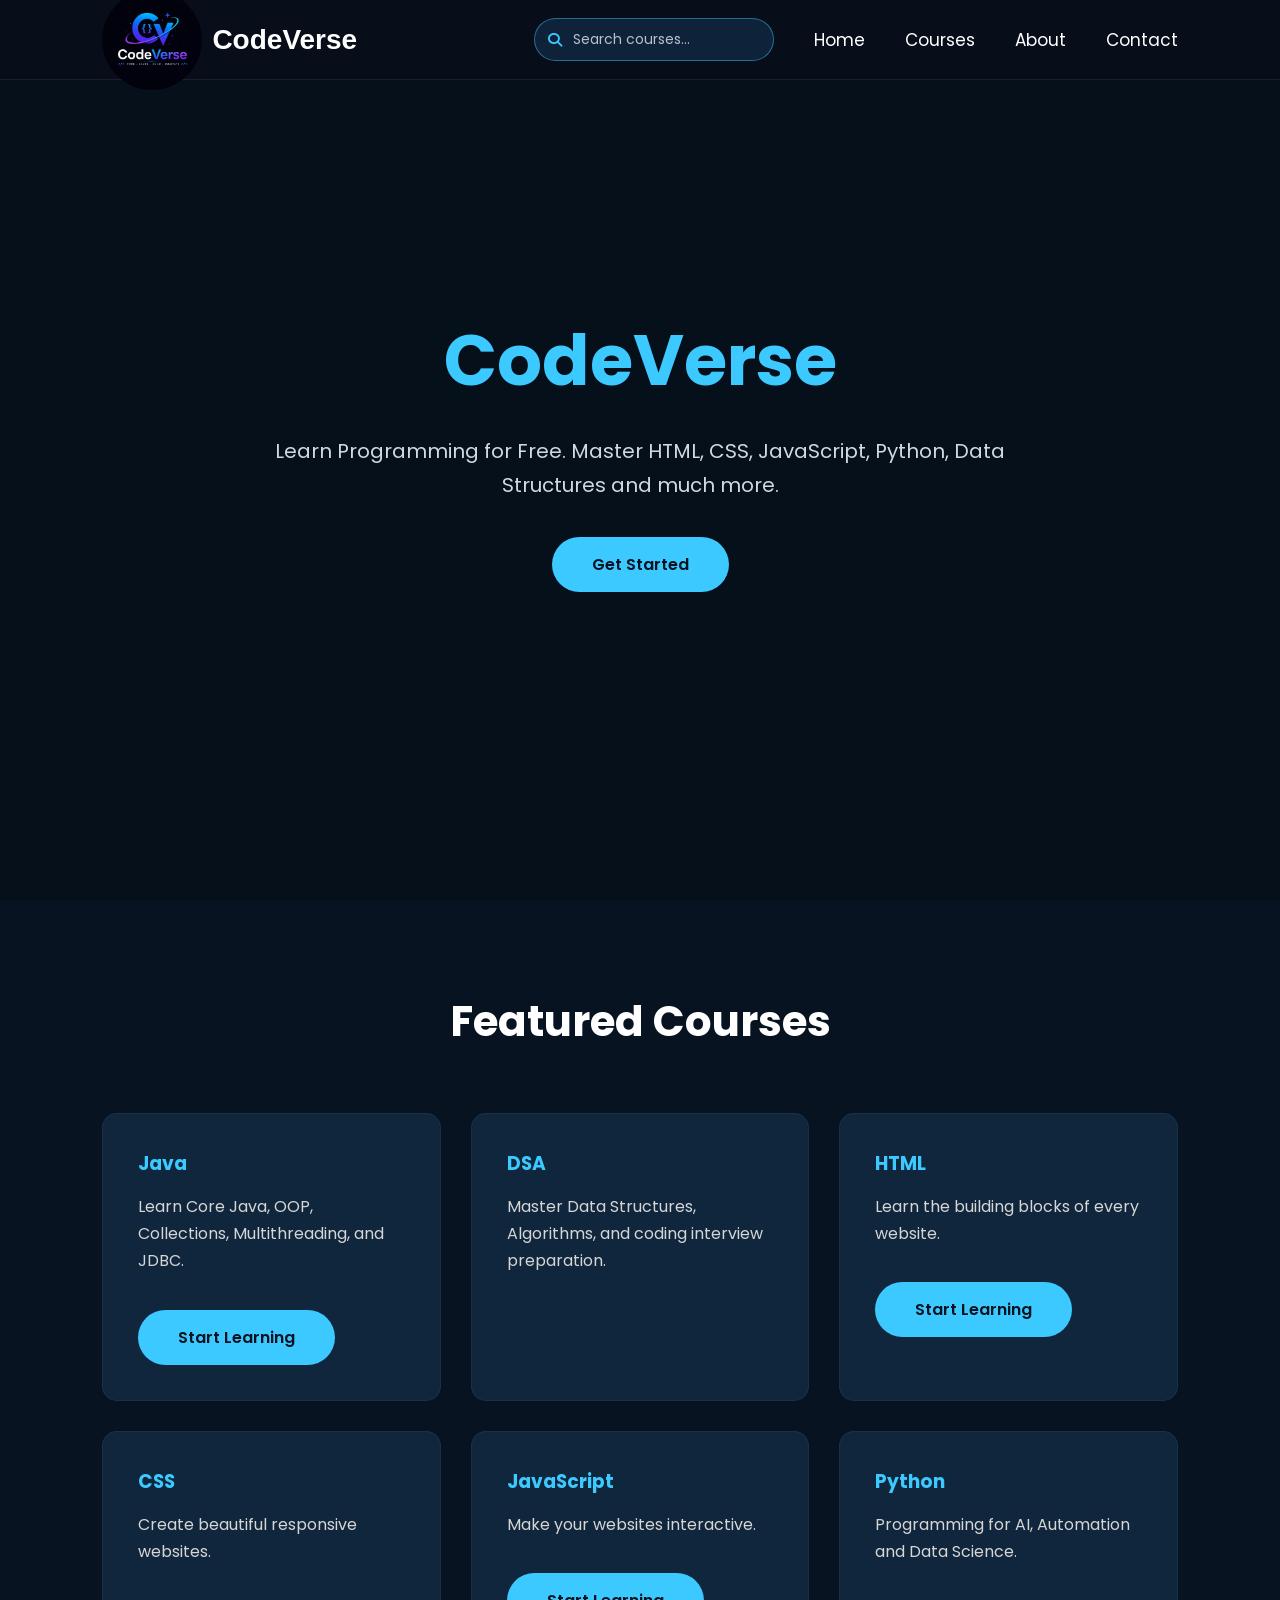
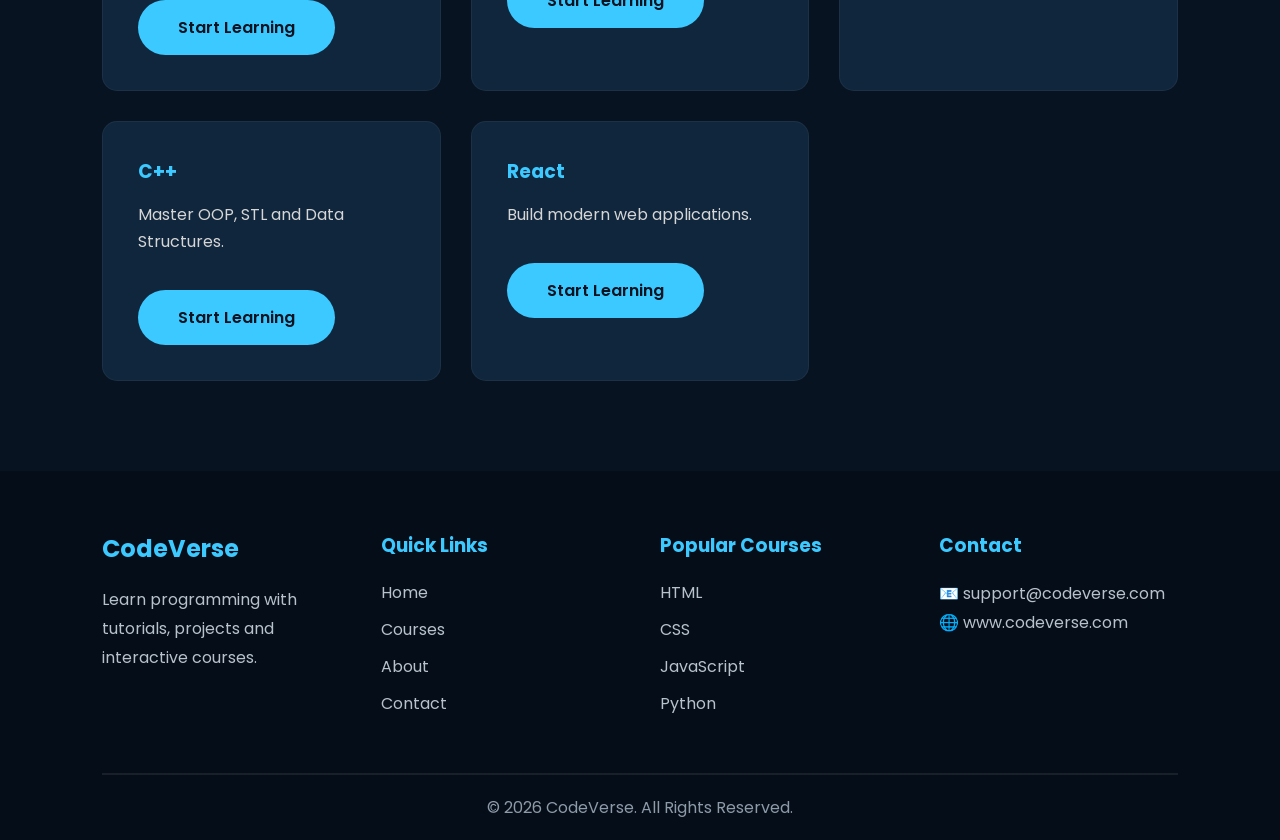
==== index.html @ 5ce89cdb "react page added" ====
<!DOCTYPE html>
<html lang="en">
<head>
    <meta charset="UTF-8">
    <meta name="viewport" content="width=device-width, initial-scale=1.0">
    <title>CodeVerse</title>

    <!-- Font Awesome (Search Icon) -->
    <link rel="stylesheet"
    href="https://cdnjs.cloudflare.com/ajax/libs/font-awesome/6.6.0/css/all.min.css">

    <link rel="stylesheet" href="style.css">
</head>

<body>

<!-- ================= NAVBAR ================= -->

<nav class="navbar">

    <div class="logo">
    <a href="#">
        <img src="CodeVerse.jpeg" alt="CodeVerse Logo">
        <span>CodeVerse</span>
    </a>
</div>

    <div class="course-search" role="search">
        <button class="search-toggle" type="button" aria-label="Open course search" aria-expanded="false" aria-controls="course-search-input">
            <i class="fa-solid fa-magnifying-glass" aria-hidden="true"></i>
        </button>
        <div class="search-field">
            <i class="fa-solid fa-magnifying-glass search-field-icon" aria-hidden="true"></i>
            <label class="sr-only" for="course-search-input">Search courses</label>
            <input id="course-search-input" type="search" placeholder="Search courses..." autocomplete="off" aria-describedby="search-status">
        </div>
        <p id="search-status" class="search-status" role="status" aria-live="polite"></p>
    </div>

    <ul class="nav-links">
        <li><a href="#">Home</a></li>
        <li><a href="#courses">Courses</a></li>
        <li><a href="#about">About</a></li>
        <li><a href="#contact">Contact</a></li>
    </ul>
    
</nav>


<!-- ================= HERO ================= -->

<header class="hero">

    <div class="hero-content">

        <h1>CodeVerse</h1>

        <p>
            Learn Programming for Free.
            Master HTML, CSS, JavaScript, Python,
            Data Structures and much more.
        </p>

        <a href="#courses" class="btn">
            Get Started
        </a>

    </div>

</header>

<!-- ================= COURSES ================= -->

<section id="courses" class="courses">

    <h2>Featured Courses</h2>

    <div class="course-container">
        <div class="card">
            <h3>Java</h3>
            <p>Learn Core Java, OOP, Collections, Multithreading, and JDBC.</p>
            <a href = "videos/java.html" class = "btn">Start Learning</a>
        </div>
        <div class="card">
            <h3>DSA</h3>
            <p>Master Data Structures, Algorithms, and coding interview preparation.</p>
        </div>
        <div class="card">
            <h3>HTML</h3>
            <p>Learn the building blocks of every website.</p>
            <a href = "videos/html.html" class = "btn"> Start Learning</a>
        </div>

        <div class="card">
            <h3>CSS</h3>
            <p>Create beautiful responsive websites.</p>
            <a href="videos/css.html" class="btn">
            Start Learning
        </a>
    </div>

        <div class="card">
            <h3>JavaScript</h3>
            <p>Make your websites interactive.</p>
            <a href = "videos/js.html" class = "btn"> Start Learning</a>
        </div>

        <div class="card">
            <h3>Python</h3>
            <p>Programming for AI, Automation and Data Science.</p>
        </div>

        <div class="card">
            <h3>C++</h3>
            <p>Master OOP, STL and Data Structures.</p>
            <a href = "videos/cpp.html" class = "btn"> Start Learning</a>
        </div>

        <div class="card">
            <h3>React</h3>
            <p>Build modern web applications.</p>
            <a href = "videos/react.html" class = "btn"> Start Learning</a>
        </div>

    </div>

</section>

<!-- ================= FOOTER ================= -->

<footer id="contact">

    <div class="footer-container">

        <div class="footer-box">

            <h2>CodeVerse</h2>

            <p>
                Learn programming with tutorials,
                projects and interactive courses.
            </p>

        </div>

        <div class="footer-box">

            <h3>Quick Links</h3>

            <ul>

                <li><a href="#">Home</a></li>
                <li><a href="#courses">Courses</a></li>
                <li><a href="#">About</a></li>
                <li><a href="#">Contact</a></li>

            </ul>

        </div>

        <div class="footer-box">

            <h3>Popular Courses</h3>

            <ul>

                <li><a href="#">HTML</a></li>
                <li><a href="#">CSS</a></li>
                <li><a href="#">JavaScript</a></li>
                <li><a href="#">Python</a></li>

            </ul>

        </div>

        <div class="footer-box">

            <h3>Contact</h3>

            <p>📧 support@codeverse.com</p>
            <p>🌐 www.codeverse.com</p>

        </div>

    </div>

    <hr>

    <p class="copyright">
        ©️ 2026 CodeVerse. All Rights Reserved.
    </p>

</footer>

<script src="script.js" defer></script>

</body>
</html>
---- style.css ----
/* ===========================
   GOOGLE FONT
=========================== */

@import url('https://fonts.googleapis.com/css2?family=Poppins:wght@300;400;500;600;700&display=swap');

/* ===========================
   RESET
=========================== */

*{
    margin:0;
    padding:0;
    box-sizing:border-box;
    scroll-behavior:smooth;
}

body{

    font-family:'Poppins',sans-serif;
    background:#071320;
    color:white;

}

/* ===========================
   NAVBAR
=========================== */

.navbar{

    position:fixed;
    top:0;
    left:0;

    width:100%;
    height:80px;

    display:flex;
    justify-content:space-between;
    align-items:center;

    padding:0 8%;

    background:rgba(8,15,27,.90);
    backdrop-filter:blur(10px);

    z-index:1000;

    border-bottom:1px solid rgba(255,255,255,.08);

}

.logo a{

    text-decoration:none;
    color:#3cc9ff;
    font-size:32px;
    font-weight:700;

}

.nav-links{

    display:flex;
    list-style:none;
    gap:40px;

}

.nav-links a{

    text-decoration:none;
    color:white;
    font-size:17px;
    transition:.3s;

}

.nav-links a:hover{

    color:#3cc9ff;

}

.search{

    font-size:22px;
    cursor:pointer;
    transition:.3s;

}

.search:hover{

    color:#3cc9ff;
    transform:scale(1.15);

}

/* ===========================
   HERO
=========================== */

.hero{

    height:100vh;

    display:flex;
    justify-content:center;
    align-items:center;

    text-align:center;

    padding:100px 20px;

    background:linear-gradient(
        rgba(5,15,25,.75),
        rgba(5,15,25,.85)
    );

}

.hero-content{

    max-width:750px;

}

.hero h1{

    font-size:70px;
    color:#3cc9ff;
    margin-bottom:20px;

}

.hero p{

    font-size:20px;
    color:#d0d9e3;
    line-height:1.7;

}

.btn{

    display:inline-block;

    margin-top:35px;

    padding:15px 40px;

    background:#3cc9ff;

    color:#071320;

    text-decoration:none;

    border-radius:50px;

    font-weight:600;

    transition:.3s;

}

.btn:hover{

    transform:translateY(-5px);

    background:white;

}

/* ===========================
   COURSES
=========================== */

.courses{

    padding:90px 8%;

}

.courses h2{

    text-align:center;

    font-size:42px;

    margin-bottom:60px;

}

.course-container{

    display:grid;

    grid-template-columns:repeat(auto-fit,minmax(280px,1fr));

    gap:30px;

}

.card{

    background:#10263d;

    padding:35px;

    border-radius:15px;

    transition:.4s;

    border:1px solid rgba(255,255,255,.05);

}

.card:hover{

    transform:translateY(-10px);

    background:#16395d;

}

.card h3{

    color:#3cc9ff;

    margin-bottom:15px;

}

.card p{

    color:#d6d6d6;

    line-height:1.7;

}

/* ===========================
   FOOTER
=========================== */

footer{

    background:#050d18;

    padding:60px 8% 20px;

}

.footer-container{

    display:grid;

    grid-template-columns:repeat(auto-fit,minmax(220px,1fr));

    gap:40px;

}

.footer-box h2,
.footer-box h3{

    color:#3cc9ff;

    margin-bottom:20px;

}

.footer-box p{

    color:#b7c2cc;

    line-height:1.8;

}

.footer-box ul{

    list-style:none;

}

.footer-box ul li{

    margin-bottom:12px;

}

.footer-box ul li a{

    text-decoration:none;

    color:#b7c2cc;

    transition:.3s;

}

.footer-box ul li a:hover{

    color:#3cc9ff;

}

hr{

    margin:45px 0 20px;
    border:.5px solid rgba(255,255,255,.08);

}

.copyright{

    text-align:center;

    color:#8d9aa8;

}

/* ===========================
   RESPONSIVE
=========================== */

@media(max-width:768px){

    .navbar{

        flex-direction:column;
        height:auto;
        padding:20px;

    }

    .nav-links{

        margin:20px 0;
        flex-direction:column;
        align-items:center;
        gap:15px;

    }

    .hero h1{

        font-size:48px;

    }

    .hero p{

        font-size:18px;

    }

}

/* Logo */
.logo a{
    display: flex;
    align-items: center;
    gap: 10px;
    text-decoration: none;
}

.logo img{
    width: 100px;
    height: 100px;
    object-fit: contain;
    border-radius: 50%;
}

.logo span{
    font-size: 28px;
    font-weight: 700;
    color: #ffffff;
    font-family: Arial, Helvetica, sans-serif;
}

/* ===========================
   COURSE SEARCH
=========================== */

.course-search{
    position:relative;
    display:flex;
    align-items:center;
    margin-left:auto;
    margin-right:40px;
}

.search-field{
    position:relative;
    width:240px;
    transition:width .3s ease;
}

.search-field-icon{
    position:absolute;
    top:50%;
    left:14px;
    color:#3cc9ff;
    font-size:14px;
    pointer-events:none;
    transform:translateY(-50%);
}

.search-field input{
    width:100%;
    padding:10px 14px 10px 38px;
    border:1px solid rgba(60,201,255,.45);
    border-radius:50px;
    outline:none;
    background:rgba(16,38,61,.9);
    color:white;
    font:inherit;
    font-size:14px;
    transition:border-color .3s ease, box-shadow .3s ease, background .3s ease;
}

.search-field input::placeholder{
    color:#b7c2cc;
}

.search-field input:hover{
    border-color:#3cc9ff;
    background:#16395d;
}

.search-field input:focus{
    border-color:#3cc9ff;
    box-shadow:0 0 0 3px rgba(60,201,255,.2), 0 0 14px rgba(60,201,255,.35);
}

.search-toggle{
    display:none;
    border:0;
    background:transparent;
    color:white;
    font-size:20px;
    cursor:pointer;
    transition:color .3s ease, transform .3s ease;
}

.search-toggle:hover,
.search-toggle:focus-visible{
    color:#3cc9ff;
    transform:scale(1.12);
}

.search-toggle:focus-visible{
    outline:2px solid #3cc9ff;
    outline-offset:4px;
    border-radius:50%;
}

.search-status{
    position:absolute;
    top:calc(100% + 8px);
    left:10px;
    margin:0;
    min-width:150px;
    color:#d0d9e3;
    font-size:12px;
    opacity:0;
    pointer-events:none;
    transform:translateY(-4px);
    transition:opacity .25s ease, transform .25s ease;
}

.search-status:not(:empty),
.search-status.is-visible{
    opacity:1;
    transform:translateY(0);
}

.card.search-match{
    border-color:#3cc9ff;
    box-shadow:0 0 0 2px rgba(60,201,255,.25), 0 0 20px rgba(60,201,255,.35);
    transform:scale(1.025);
}

.sr-only{
    position:absolute;
    width:1px;
    height:1px;
    padding:0;
    margin:-1px;
    overflow:hidden;
    clip:rect(0, 0, 0, 0);
    white-space:nowrap;
    border:0;
}

@media(min-width:769px) and (max-width:1100px){

    .navbar{
        padding:0 5%;
    }

    .course-search{
        margin-right:24px;
    }

    .search-field{
        width:180px;
    }

    .nav-links{
        gap:22px;
    }
}

@media(max-width:768px){

    .course-search{
        order:1;
        margin:0;
    }

    .search-toggle{
        display:block;
    }

    .search-field{
        position:absolute;
        top:calc(100% + 10px);
        right:0;
        width:0;
        overflow:hidden;
        opacity:0;
        visibility:hidden;
        transition:width .3s ease, opacity .2s ease, visibility .3s ease;
    }

    .course-search.is-expanded .search-field{
        width:min(280px, calc(100vw - 40px));
        opacity:1;
        visibility:visible;
    }

    .course-search.is-expanded .search-status{
        right:0;
        left:auto;
        text-align:right;
    }
}
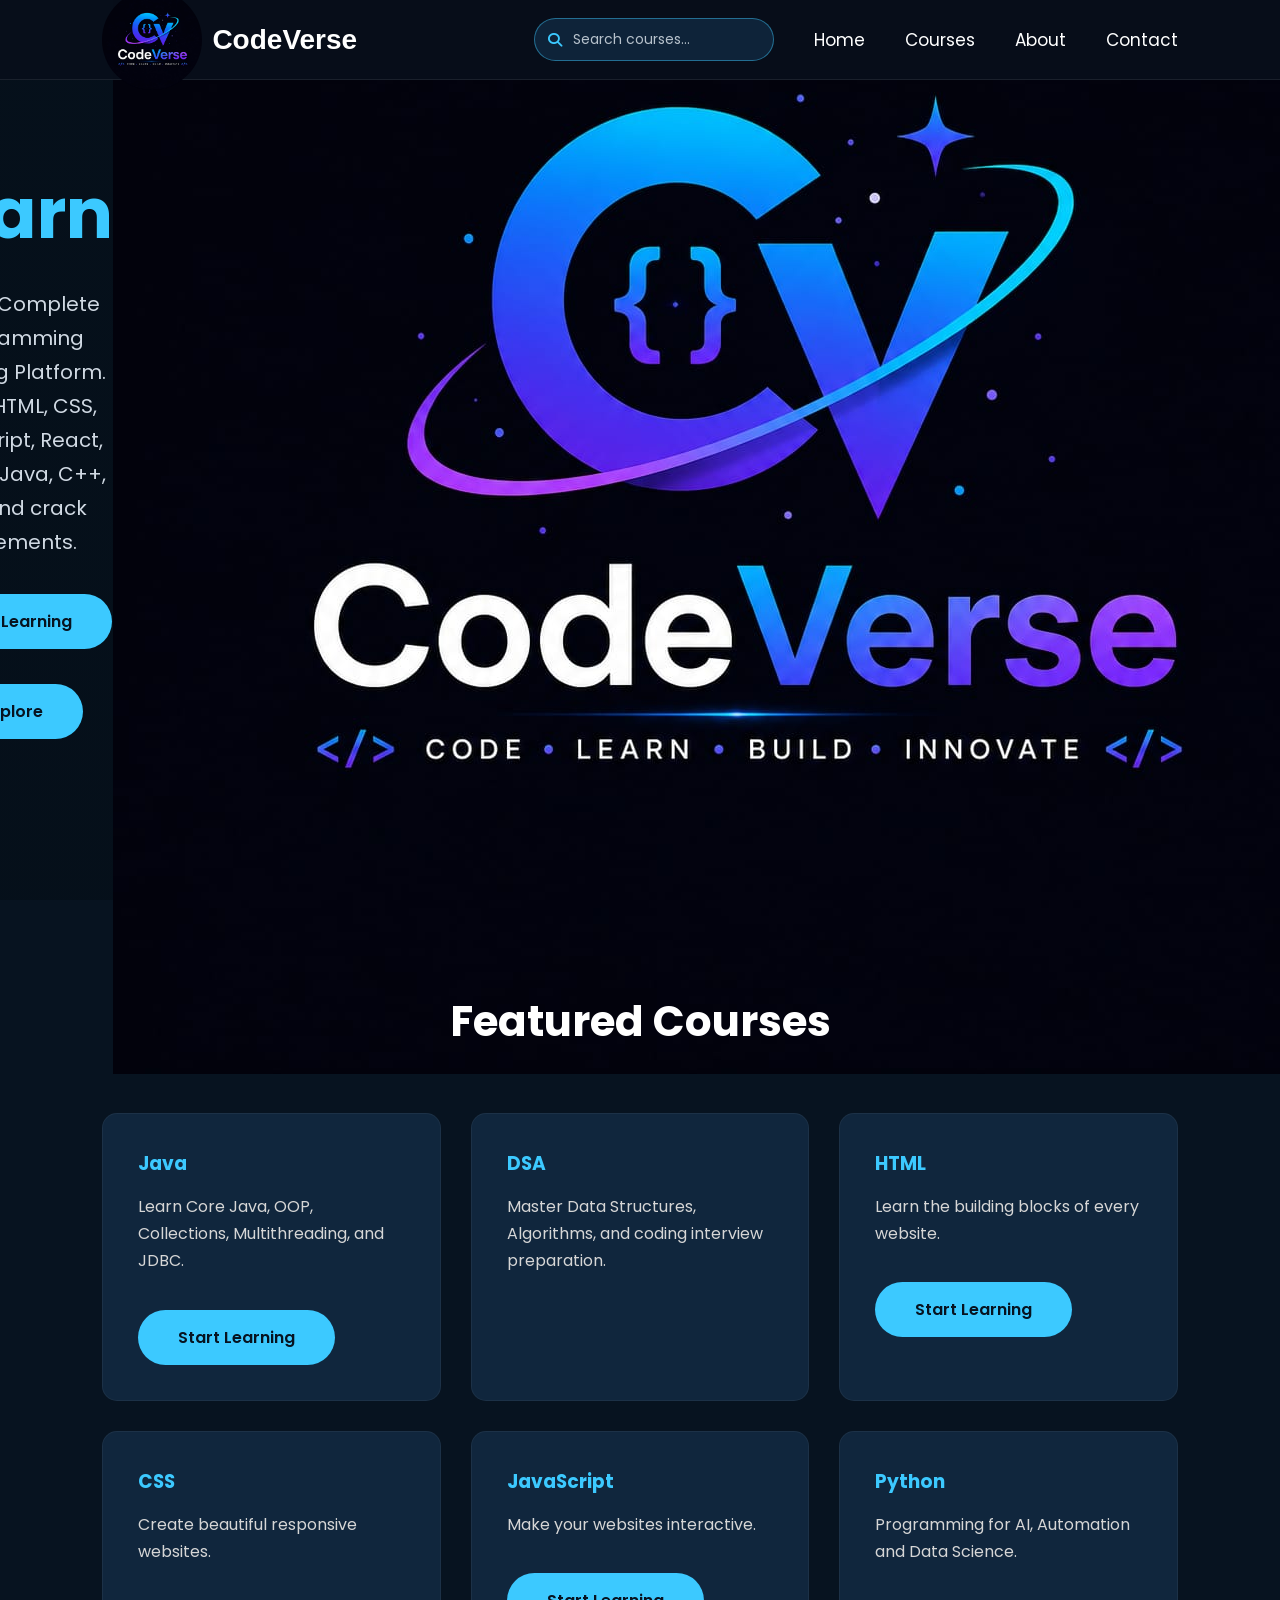
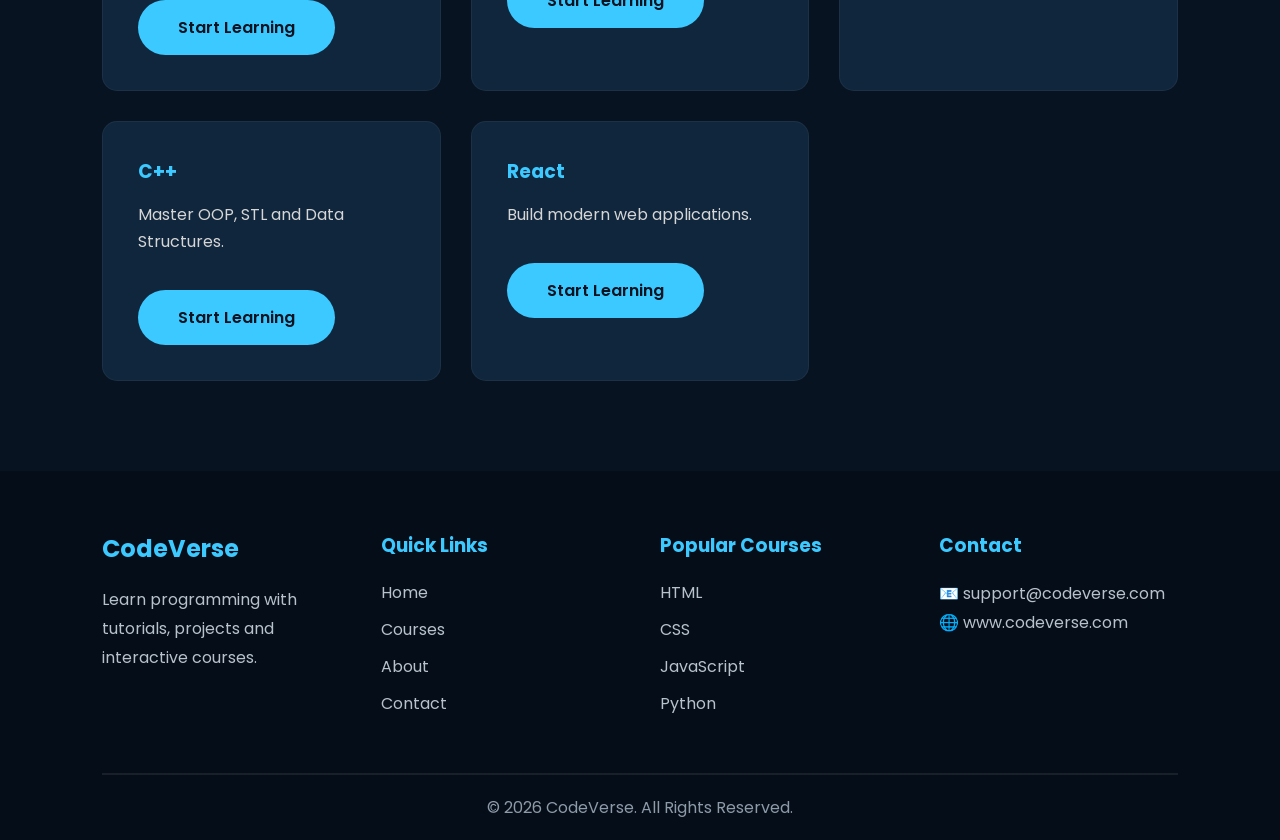
==== commit 7f16169b: "UI DESIGN ADDED Updated hero section with new content and buttons." ====
--- a/index.html
+++ b/index.html
@@ -49,25 +49,43 @@
 
 <!-- ================= HERO ================= -->
 
-<header class="hero">
+<section class="hero">
 
     <div class="hero-content">
 
-        <h1>CodeVerse</h1>
+        <h1>
+            Learn
+            <span id="typing"></span>
+        </h1>
 
         <p>
-            Learn Programming for Free.
-            Master HTML, CSS, JavaScript, Python,
-            Data Structures and much more.
+            India's Complete Programming Learning Platform.
+            Learn HTML, CSS, JavaScript, React, Python,
+            Java, C++, DSA and crack placements.
         </p>
 
-        <a href="#courses" class="btn">
-            Get Started
-        </a>
-
-    </div>
-
-</header>
+        <div class="hero-buttons">
+
+            <a href="#courses" class="btn primary-btn">
+                Start Learning
+            </a>
+
+            <a href="#about" class="btn secondary-btn">
+                Explore
+            </a>
+
+        </div>
+
+    </div>
+
+    <div class="hero-image">
+
+        <img src="CodeVerse.jpeg" alt="Hero">
+
+    </div>
+
+</section>
+
 
 <!-- ================= COURSES ================= -->
 
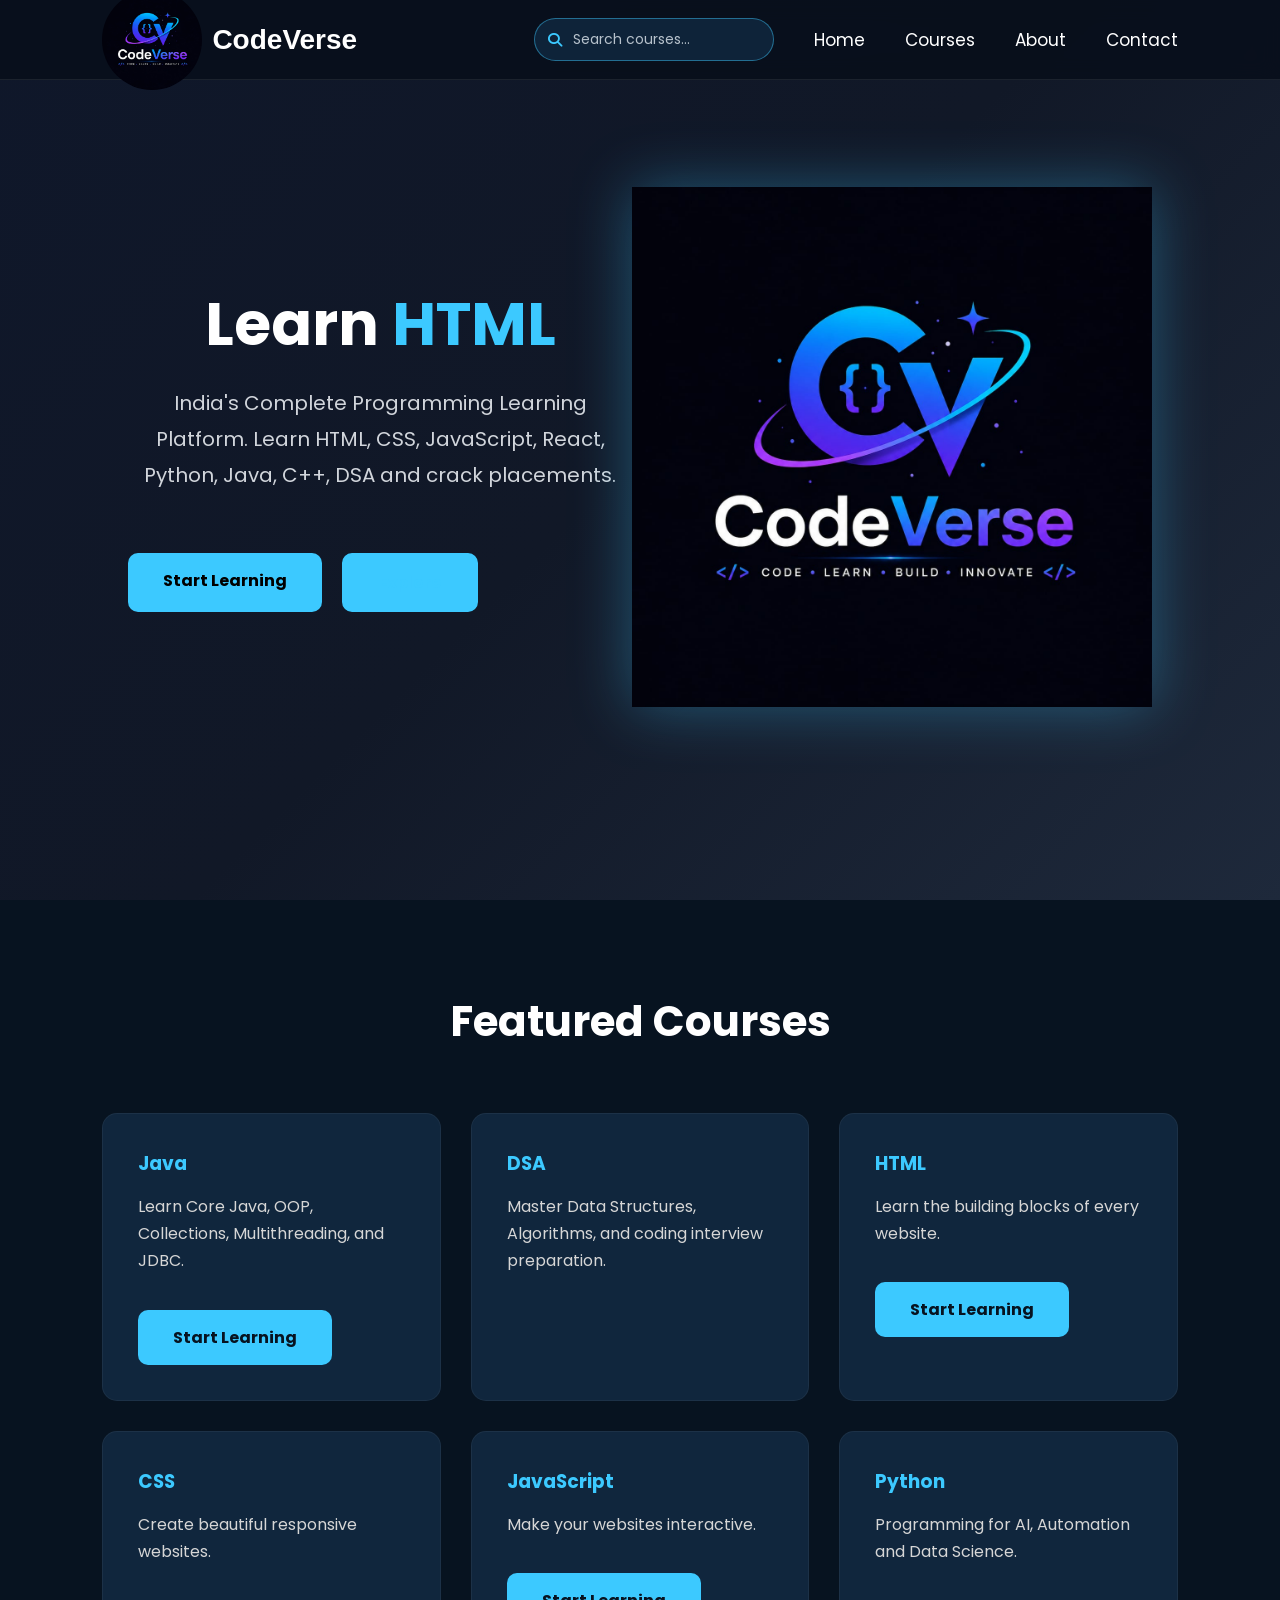
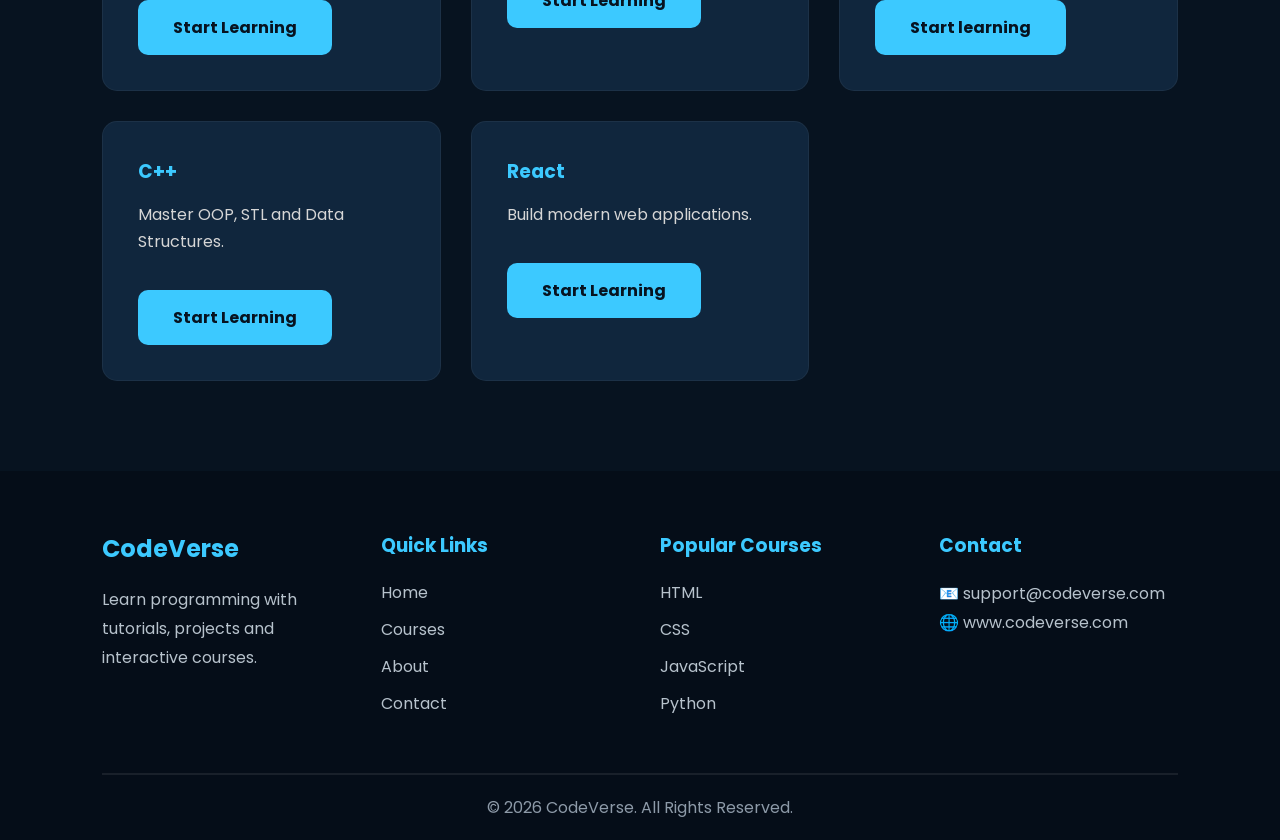
==== commit cd13f5ee: "Update index.html" ====
--- a/index.html
+++ b/index.html
@@ -126,6 +126,7 @@
         <div class="card">
             <h3>Python</h3>
             <p>Programming for AI, Automation and Data Science.</p>
+            <A href = "videos/python.html" class = "btn"> Start learning</a>
         </div>
 
         <div class="card">
--- a/style.css
+++ b/style.css
@@ -550,3 +550,404 @@
         text-align:right;
     }
 }
+/* ===========================================
+   RESPONSIVE DESIGN
+=========================================== */
+
+/* ---------- Tablets ---------- */
+
+@media (max-width:1024px){
+
+    .container{
+        width:95%;
+    }
+
+    .hero{
+        flex-direction:column;
+        text-align:center;
+        gap:40px;
+    }
+
+    .hero-content{
+        width:100%;
+    }
+
+    .hero-image{
+        width:100%;
+    }
+
+    .hero-image img{
+        width:80%;
+    }
+
+    .course-container{
+        display:grid;
+        grid-template-columns:repeat(2,1fr);
+        gap:25px;
+    }
+
+    .course-card{
+        width:100%;
+    }
+
+    .search-field{
+        width:220px;
+    }
+
+}
+
+
+/* ---------- Mobile ---------- */
+
+@media (max-width:768px){
+
+    nav{
+
+        flex-direction:column;
+        gap:15px;
+        padding:15px;
+
+    }
+
+    nav ul{
+
+        flex-direction:column;
+        width:100%;
+        text-align:center;
+        gap:15px;
+
+    }
+
+    .logo{
+
+        font-size:26px;
+
+    }
+
+    .hero{
+
+        flex-direction:column;
+        padding:30px 20px;
+
+    }
+
+    .hero h1{
+
+        font-size:38px;
+
+    }
+
+    .hero p{
+
+        font-size:17px;
+
+    }
+
+    .hero-image img{
+
+        width:100%;
+
+    }
+
+    .course-container{
+
+        grid-template-columns:1fr;
+
+    }
+
+    .course-card{
+
+        width:100%;
+
+    }
+
+    .course-search{
+
+        width:100%;
+        margin:20px 0;
+
+    }
+
+    .search-field{
+
+        width:100%;
+
+    }
+
+    .playlist{
+
+        width:95%;
+        padding:20px;
+
+    }
+
+    .playlist h2{
+
+        font-size:28px;
+
+    }
+
+    .playlist li{
+
+        font-size:16px;
+
+    }
+
+    footer{
+
+        text-align:center;
+
+    }
+
+}
+
+
+/* ---------- Small Phones ---------- */
+
+@media (max-width:480px){
+
+    .hero h1{
+
+        font-size:30px;
+
+    }
+
+    .hero p{
+
+        font-size:15px;
+
+    }
+
+    .btn{
+
+        width:100%;
+        text-align:center;
+
+    }
+
+    .course-card{
+
+        padding:15px;
+
+    }
+
+    .course-card img{
+
+        height:180px;
+
+    }
+
+    .playlist{
+
+        padding:15px;
+
+    }
+
+    .playlist h2{
+
+        font-size:24px;
+
+    }
+
+}
+
+/*==============================
+ HERO SECTION
+===============================*/
+
+.hero{
+
+    display:flex;
+    justify-content:space-between;
+    align-items:center;
+    padding:90px 10%;
+    min-height:90vh;
+    background:linear-gradient(135deg,#0f172a,#111827,#1e293b);
+    overflow:hidden;
+
+}
+
+.hero-content{
+
+    max-width:600px;
+    animation:fadeUp 1.2s ease;
+
+}
+
+.hero h1{
+
+    font-size:60px;
+    color:white;
+    line-height:1.2;
+
+}
+
+.hero h1 span{
+
+    color:#3cc9ff;
+
+}
+
+.hero p{
+
+    margin:25px 0;
+    color:#d1d5db;
+    font-size:20px;
+    line-height:1.8;
+
+}
+
+.hero-buttons{
+
+    display:flex;
+    gap:20px;
+
+}
+
+.btn{
+
+    padding:15px 35px;
+    border-radius:10px;
+    text-decoration:none;
+    font-weight:bold;
+    transition:.4s;
+
+}
+
+.primary-btn{
+
+    background:#3cc9ff;
+    color:black;
+
+}
+
+.primary-btn:hover{
+
+    transform:translateY(-5px);
+    box-shadow:0 10px 30px rgba(60,201,255,.5);
+
+}
+
+.secondary-btn{
+
+    border:2px solid #3cc9ff;
+    color:#3cc9ff;
+
+}
+
+.secondary-btn:hover{
+
+    background:#3cc9ff;
+    color:black;
+
+}
+
+.hero-image{
+
+    animation:float 5s ease-in-out infinite;
+
+}
+
+.hero-image img{
+
+    width:520px;
+    filter:drop-shadow(0 0 30px rgba(60,201,255,.35));
+
+}
+
+/*==============================
+ ANIMATIONS
+===============================*/
+
+@keyframes float{
+
+    0%{
+
+        transform:translateY(0px);
+
+    }
+
+    50%{
+
+        transform:translateY(-20px);
+
+    }
+
+    100%{
+
+        transform:translateY(0px);
+
+    }
+
+}
+
+@keyframes fadeUp{
+
+    from{
+
+        opacity:0;
+        transform:translateY(50px);
+
+    }
+
+    to{
+
+        opacity:1;
+        transform:translateY(0);
+
+    }
+
+}
+
+@keyframes glow{
+
+    from{
+
+        text-shadow:0 0 10px #3cc9ff;
+
+    }
+
+    to{
+
+        text-shadow:0 0 30px #3cc9ff;
+
+    }
+
+}
+
+@media(max-width:768px){
+
+.hero{
+
+    flex-direction:column-reverse;
+    text-align:center;
+    padding:50px 25px;
+
+}
+
+.hero h1{
+
+    font-size:42px;
+
+}
+
+.hero p{
+
+    font-size:17px;
+
+}
+
+.hero-buttons{
+
+    justify-content:center;
+
+}
+
+.hero-image img{
+
+    width:320px;
+    margin-bottom:40px;
+
+}
+
+}
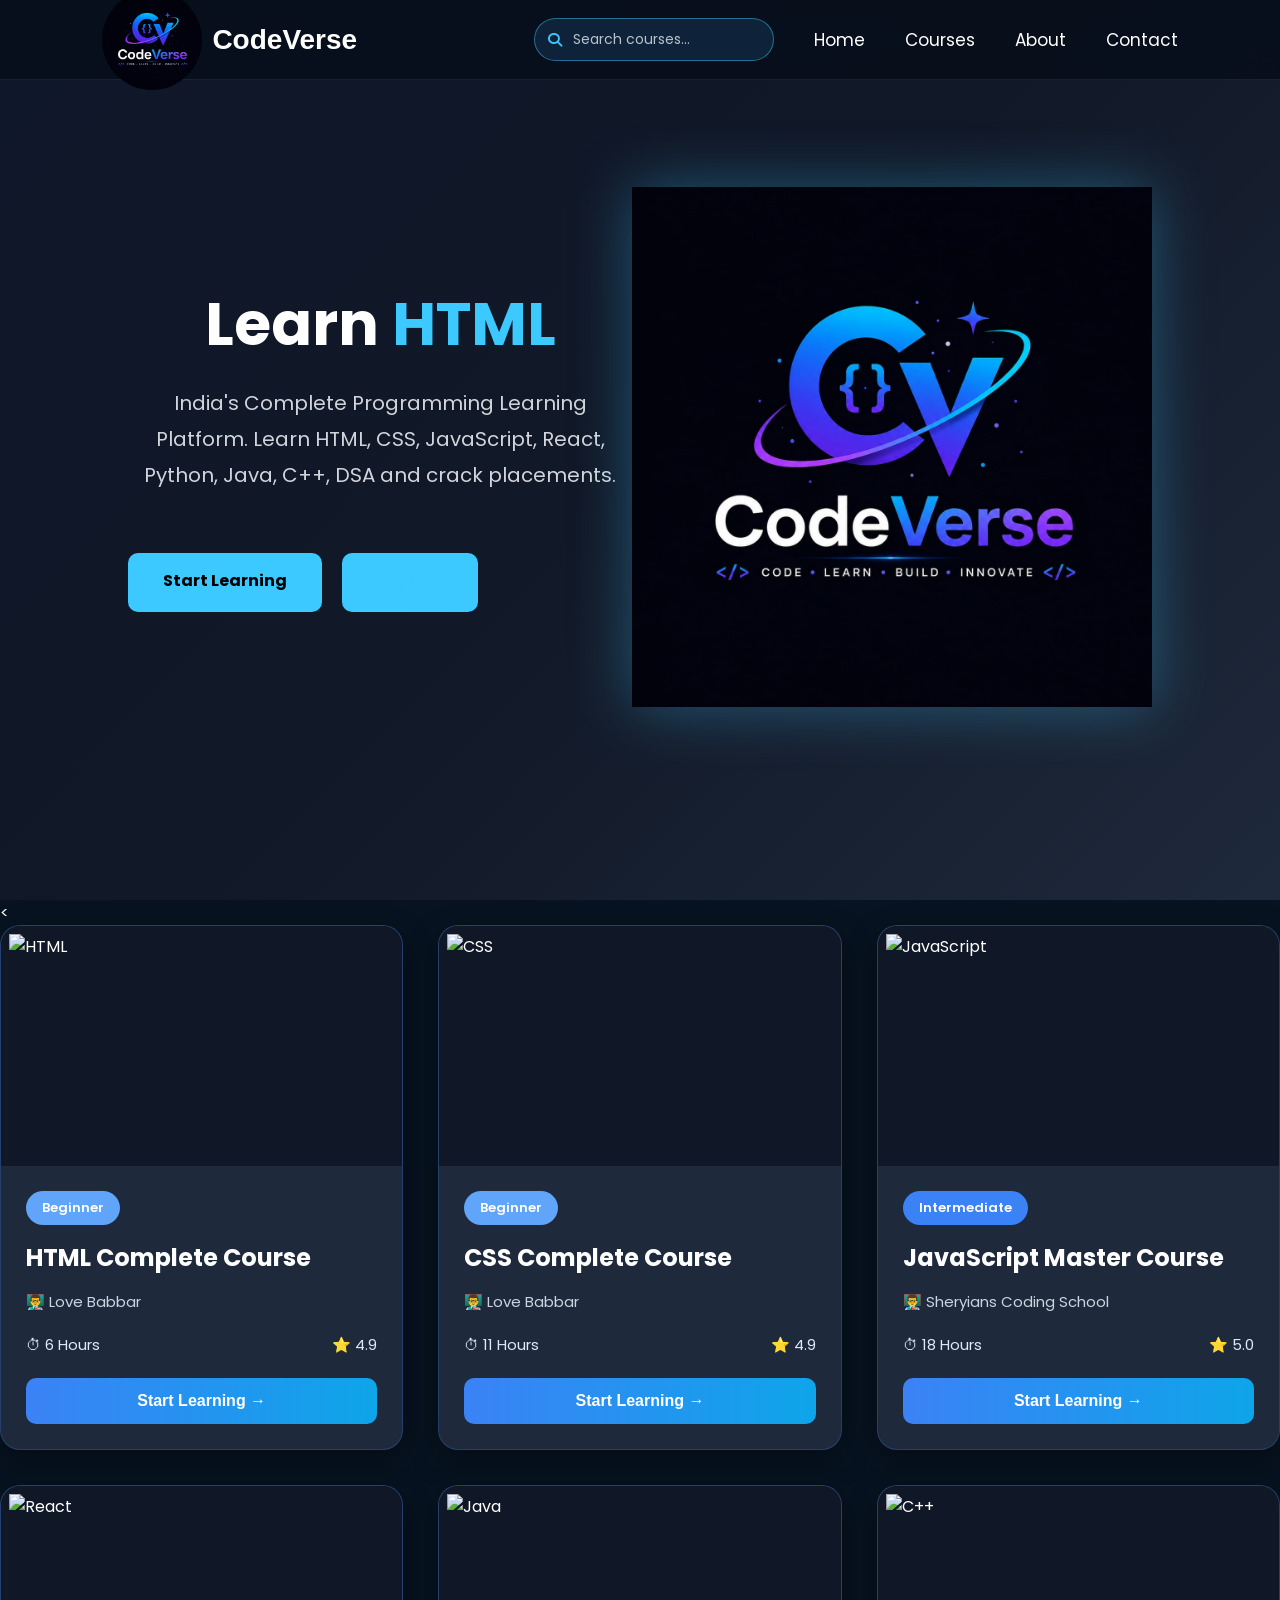
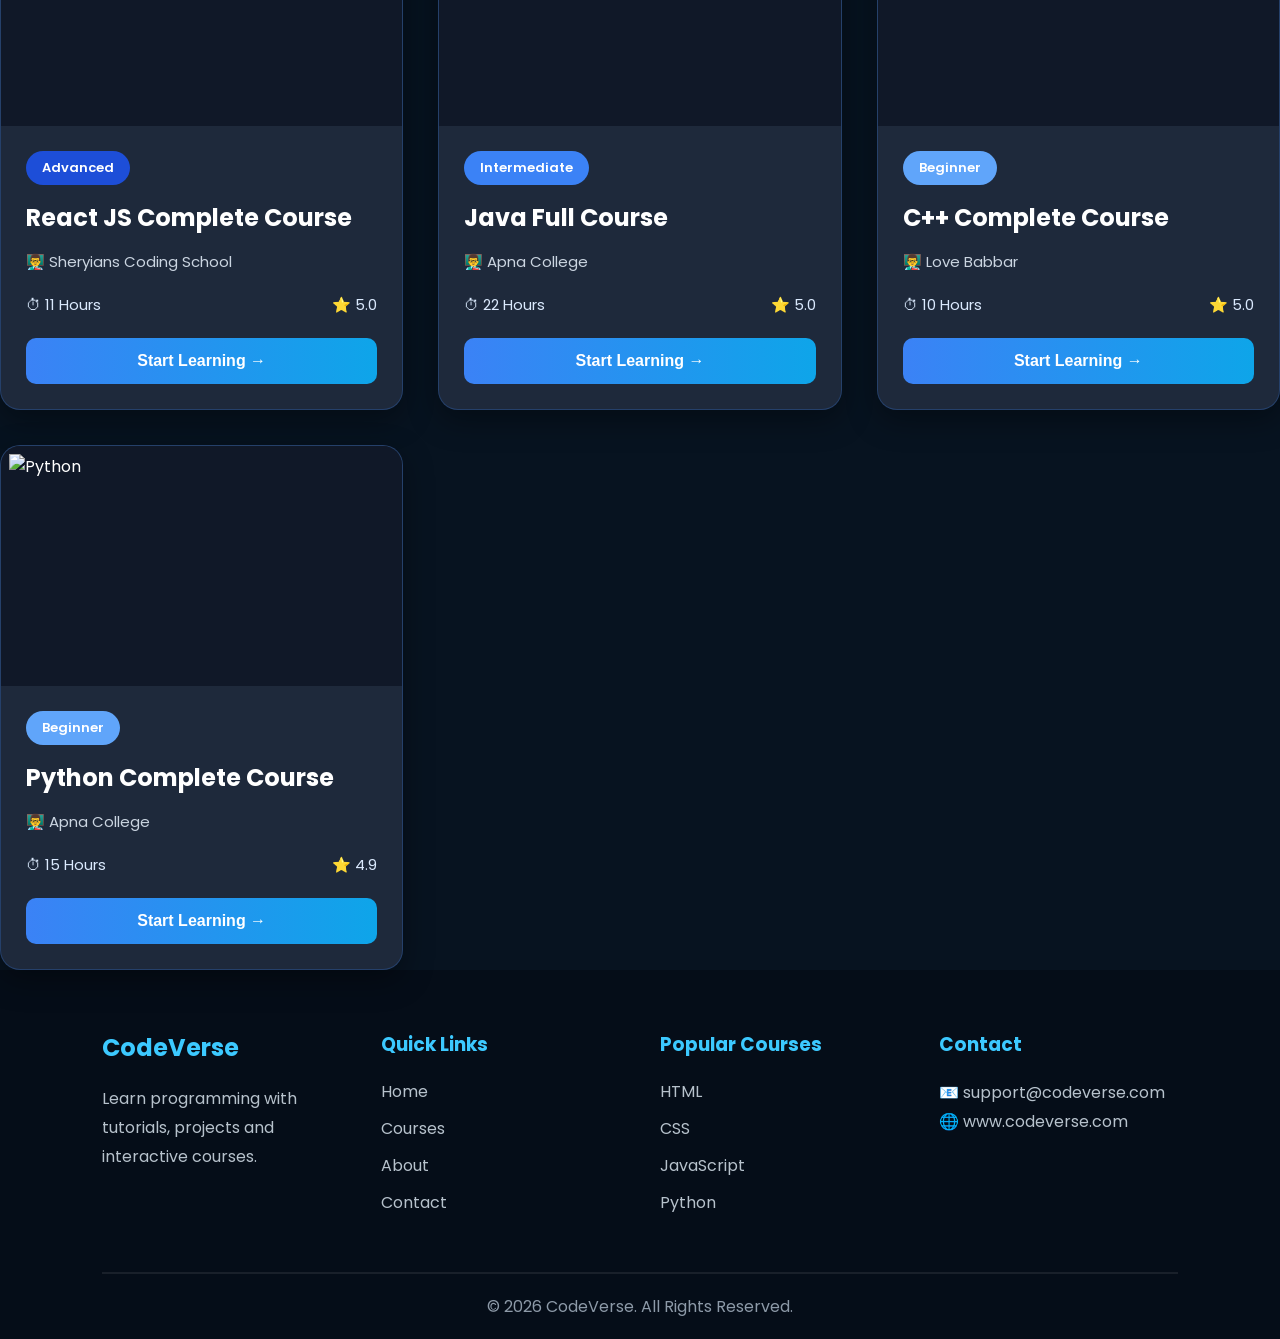
==== commit 8afc930d: "Update index.html" ====
--- a/index.html
+++ b/index.html
@@ -89,61 +89,159 @@
 
 <!-- ================= COURSES ================= -->
 
-<section id="courses" class="courses">
-
-    <h2>Featured Courses</h2>
-
-    <div class="course-container">
-        <div class="card">
-            <h3>Java</h3>
-            <p>Learn Core Java, OOP, Collections, Multithreading, and JDBC.</p>
-            <a href = "videos/java.html" class = "btn">Start Learning</a>
-        </div>
-        <div class="card">
-            <h3>DSA</h3>
-            <p>Master Data Structures, Algorithms, and coding interview preparation.</p>
-        </div>
-        <div class="card">
-            <h3>HTML</h3>
-            <p>Learn the building blocks of every website.</p>
-            <a href = "videos/html.html" class = "btn"> Start Learning</a>
-        </div>
-
-        <div class="card">
-            <h3>CSS</h3>
-            <p>Create beautiful responsive websites.</p>
-            <a href="videos/css.html" class="btn">
-            Start Learning
-        </a>
-    </div>
-
-        <div class="card">
-            <h3>JavaScript</h3>
-            <p>Make your websites interactive.</p>
-            <a href = "videos/js.html" class = "btn"> Start Learning</a>
-        </div>
-
-        <div class="card">
-            <h3>Python</h3>
-            <p>Programming for AI, Automation and Data Science.</p>
-            <A href = "videos/python.html" class = "btn"> Start learning</a>
-        </div>
-
-        <div class="card">
-            <h3>C++</h3>
-            <p>Master OOP, STL and Data Structures.</p>
-            <a href = "videos/cpp.html" class = "btn"> Start Learning</a>
-        </div>
-
-        <div class="card">
-            <h3>React</h3>
-            <p>Build modern web applications.</p>
-            <a href = "videos/react.html" class = "btn"> Start Learning</a>
-        </div>
-
-    </div>
-
-</section>
+<!-- ================= COURSES ================= -->
+
+<<div class="course-container">
+
+    <!-- HTML -->
+    <div class="course-card">
+        <img src="images/html.jpg" alt="HTML">
+        <div class="course-content">
+            <span class="badge beginner">Beginner</span>
+
+            <h3>HTML Complete Course</h3>
+
+            <p class="teacher">👨‍🏫 Love Babbar</p>
+
+            <div class="course-info">
+                <span>⏱ 6 Hours</span>
+                <span>⭐ 4.9</span>
+            </div>
+
+            <a href="VIDEOS/html.html">
+                <button>Start Learning →</button>
+            </a>
+        </div>
+    </div>
+
+    <!-- CSS -->
+    <div class="course-card">
+        <img src="images/css.jpg" alt="CSS">
+        <div class="course-content">
+            <span class="badge beginner">Beginner</span>
+
+            <h3>CSS Complete Course</h3>
+
+            <p class="teacher">👨‍🏫 Love Babbar</p>
+
+            <div class="course-info">
+                <span>⏱ 11 Hours</span>
+                <span>⭐ 4.9</span>
+            </div>
+
+            <a href="VIDEOS/css.html">
+                <button>Start Learning →</button>
+            </a>
+        </div>
+    </div>
+
+    <!-- JavaScript -->
+    <div class="course-card">
+        <img src="images/javascript.jpg" alt="JavaScript">
+        <div class="course-content">
+            <span class="badge intermediate">Intermediate</span>
+
+            <h3>JavaScript Master Course</h3>
+
+            <p class="teacher">👨‍🏫 Sheryians Coding School</p>
+
+            <div class="course-info">
+                <span>⏱ 18 Hours</span>
+                <span>⭐ 5.0</span>
+            </div>
+
+            <a href="VIDEOS/js.html">
+                <button>Start Learning →</button>
+            </a>
+        </div>
+    </div>
+
+    <!-- React -->
+    <div class="course-card">
+        <img src="images/react.jpg" alt="React">
+        <div class="course-content">
+            <span class="badge advanced">Advanced</span>
+
+            <h3>React JS Complete Course</h3>
+
+            <p class="teacher">👨‍🏫 Sheryians Coding School</p>
+
+            <div class="course-info">
+                <span>⏱ 11 Hours</span>
+                <span>⭐ 5.0</span>
+            </div>
+
+            <a href="VIDEOS/react.html">
+                <button>Start Learning →</button>
+            </a>
+        </div>
+    </div>
+
+    <!-- Java -->
+    <div class="course-card">
+        <img src="images/java.jpg" alt="Java">
+        <div class="course-content">
+            <span class="badge intermediate">Intermediate</span>
+
+            <h3>Java Full Course</h3>
+
+            <p class="teacher">👨‍🏫 Apna College</p>
+
+            <div class="course-info">
+                <span>⏱ 22 Hours</span>
+                <span>⭐ 5.0</span>
+            </div>
+
+            <a href="VIDEOS/java.html">
+                <button>Start Learning →</button>
+            </a>
+        </div>
+    </div>
+
+    <!-- C++ -->
+    <div class="course-card">
+        <img src="images/cpp.jpg" alt="C++">
+        <div class="course-content">
+            <span class="badge beginner">Beginner</span>
+
+            <h3>C++ Complete Course</h3>
+
+            <p class="teacher">👨‍🏫 Love Babbar</p>
+
+            <div class="course-info">
+                <span>⏱ 10 Hours</span>
+                <span>⭐ 5.0</span>
+            </div>
+
+            <a href="VIDEOS/cpp.html">
+                <button>Start Learning →</button>
+            </a>
+        </div>
+    </div>
+
+    <!-- Python -->
+    <div class="course-card">
+        <img src="images/python.jpg" alt="Python">
+        <div class="course-content">
+            <span class="badge beginner">Beginner</span>
+
+            <h3>Python Complete Course</h3>
+
+            <p class="teacher">👨‍🏫 Apna College</p>
+
+            <div class="course-info">
+                <span>⏱ 15 Hours</span>
+                <span>⭐ 4.9</span>
+            </div>
+
+            <a href="VIDEOS/python.html">
+                <button>Start Learning →</button>
+            </a>
+        </div>
+    </div>
+
+</div>
+
 
 <!-- ================= FOOTER ================= -->
 
--- a/style.css
+++ b/style.css
@@ -951,3 +951,212 @@
 }
 
 }
+/*========================================
+          COURSES SECTION
+========================================*/
+
+.courses{
+    padding:80px 8%;
+    background:#0f172a;
+}
+
+.section-title{
+    text-align:center;
+    color:#ffffff;
+    font-size:42px;
+    font-weight:700;
+    margin-bottom:50px;
+}
+
+/*========================================
+          COURSE GRID
+========================================*/
+
+.course-container{
+    display:grid;
+    grid-template-columns:repeat(auto-fit,minmax(320px,1fr));
+    gap:35px;
+}
+
+/*========================================
+          COURSE CARD
+========================================*/
+
+.course-card{
+    background:#1e293b;
+    border-radius:20px;
+    overflow:hidden;
+    border:1px solid rgba(59,130,246,.25);
+    box-shadow:0 10px 30px rgba(0,0,0,.35);
+    transition:all .4s ease;
+    position:relative;
+}
+
+.course-card img{
+    width: 100%;
+    height: 240px;
+    object-fit: contain;
+    background: #101828;
+    padding: 8px;
+    display: block;
+}
+
+.course-content{
+    padding:25px;
+}
+
+.course-content h3{
+    color:#ffffff;
+    font-size:24px;
+    margin:15px 0;
+    transition:.3s;
+}
+
+.teacher{
+    color:#cbd5e1;
+    font-size:15px;
+    margin-bottom:20px;
+}
+
+.course-info{
+    display:flex;
+    justify-content:space-between;
+    align-items:center;
+    color:#dbeafe;
+    font-size:15px;
+    margin-bottom:22px;
+}
+
+/*========================================
+             BADGES
+========================================*/
+
+.badge{
+    display:inline-block;
+    padding:7px 16px;
+    border-radius:30px;
+    font-size:13px;
+    font-weight:600;
+    color:#ffffff;
+}
+
+.beginner{
+    background:#60a5fa;
+}
+
+.intermediate{
+    background:#3b82f6;
+}
+
+.advanced{
+    background:#1d4ed8;
+}
+
+/*========================================
+             BUTTON
+========================================*/
+
+.course-card a{
+    text-decoration:none;
+}
+
+.course-card button{
+    width:100%;
+    padding:14px;
+    border:none;
+    border-radius:10px;
+    background:linear-gradient(90deg,#3b82f6,#0ea5e9);
+    color:#fff;
+    font-size:16px;
+    font-weight:600;
+    cursor:pointer;
+    transition:.35s ease;
+}
+
+.course-card button:hover{
+    background:linear-gradient(90deg,#2563eb,#0284c7);
+}
+
+/*========================================
+           HOVER EFFECTS
+========================================*/
+
+.course-card:hover{
+    transform:translateY(-12px);
+    border-color:#60a5fa;
+    box-shadow:
+        0 25px 45px rgba(0,0,0,.45),
+        0 0 20px rgba(59,130,246,.35);
+}
+
+.course-card:hover img{
+    transform:scale(1.08);
+}
+
+.course-card:hover h3{
+    color:#60a5fa;
+}
+
+.course-card:hover .teacher{
+    color:#ffffff;
+}
+
+/*========================================
+          RESPONSIVE
+========================================*/
+
+@media (max-width:992px){
+
+.course-container{
+    grid-template-columns:repeat(2,1fr);
+}
+
+}
+
+@media (max-width:768px){
+
+.course-container{
+    grid-template-columns:1fr;
+}
+
+.section-title{
+    font-size:34px;
+}
+
+.course-content h3{
+    font-size:22px;
+}
+
+.course-card img{
+    height:210px;
+}
+
+}
+
+@media (max-width:480px){
+
+.courses{
+    padding:60px 20px;
+}
+
+.course-content{
+    padding:20px;
+}
+
+.course-card img{
+    height:190px;
+}
+
+.section-title{
+    font-size:30px;
+}
+
+.course-content h3{
+    font-size:20px;
+}
+
+.course-card button{
+    font-size:15px;
+}
+
+}
